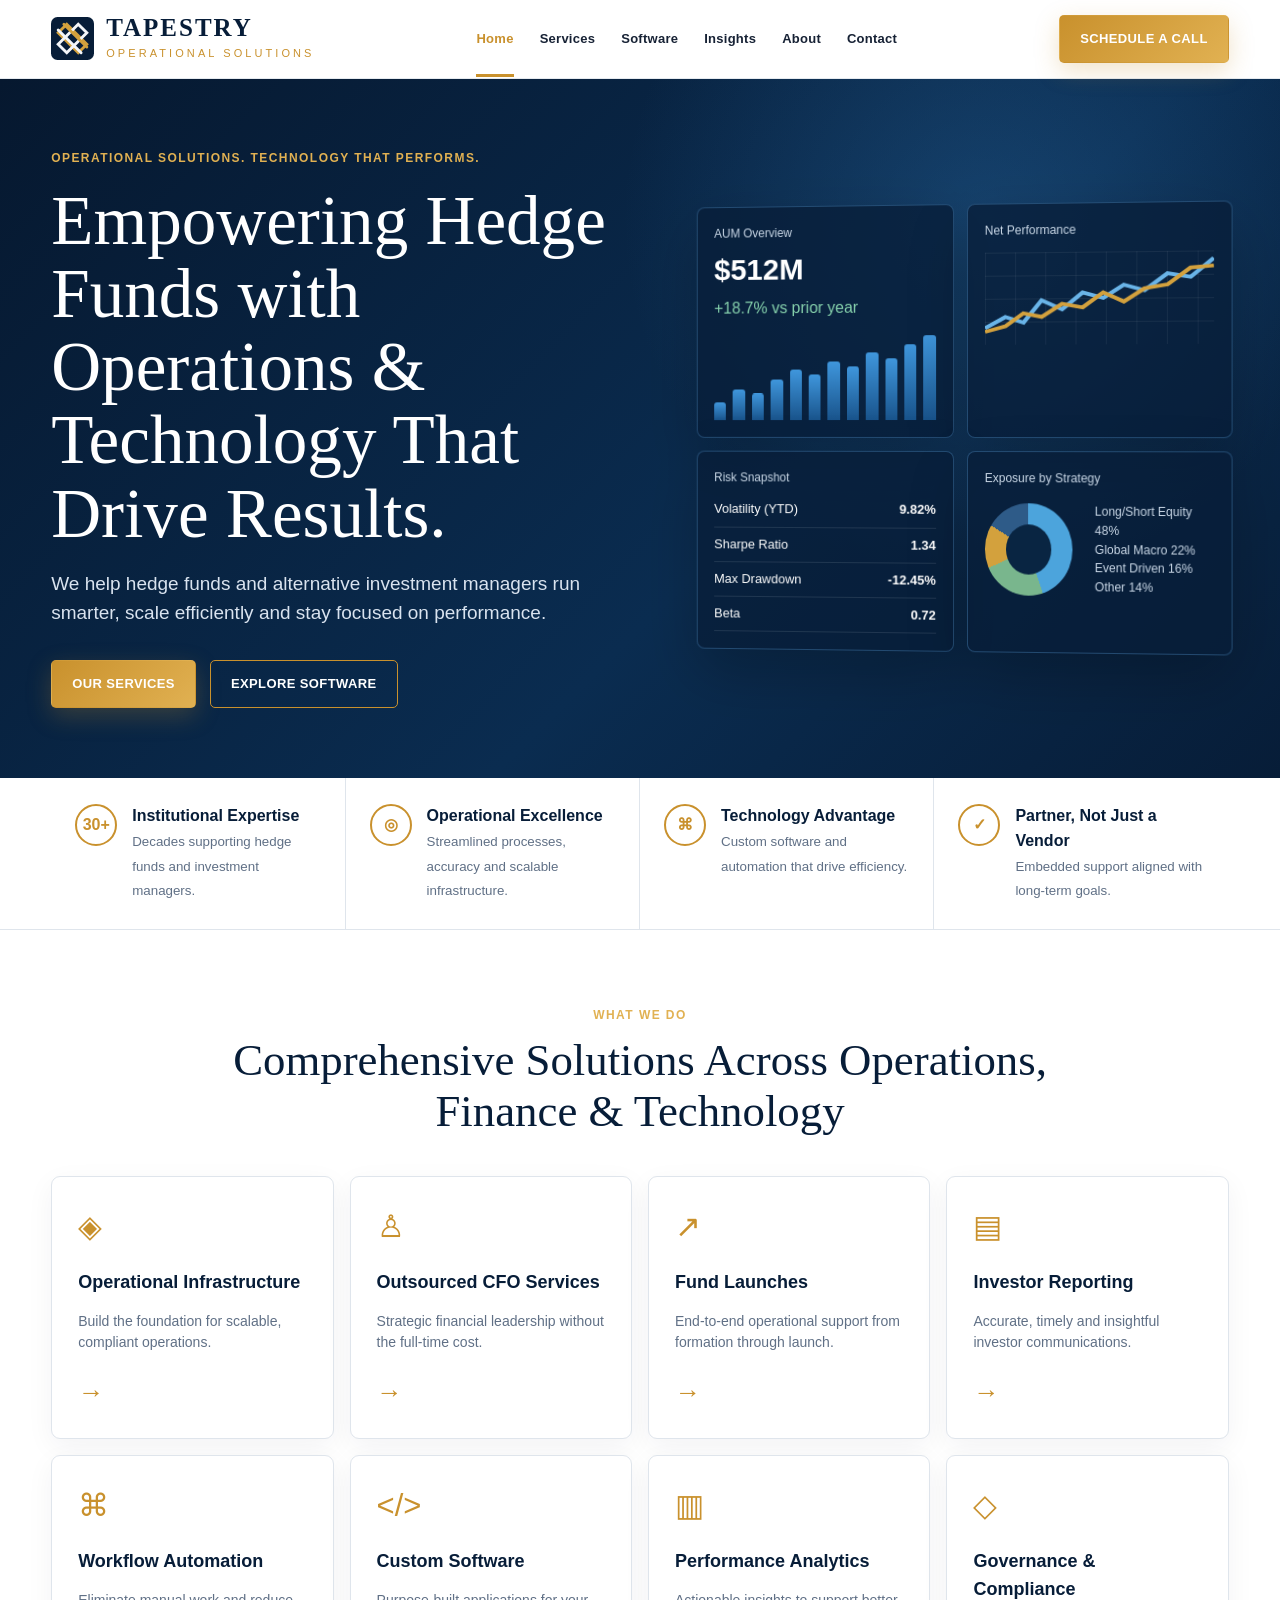
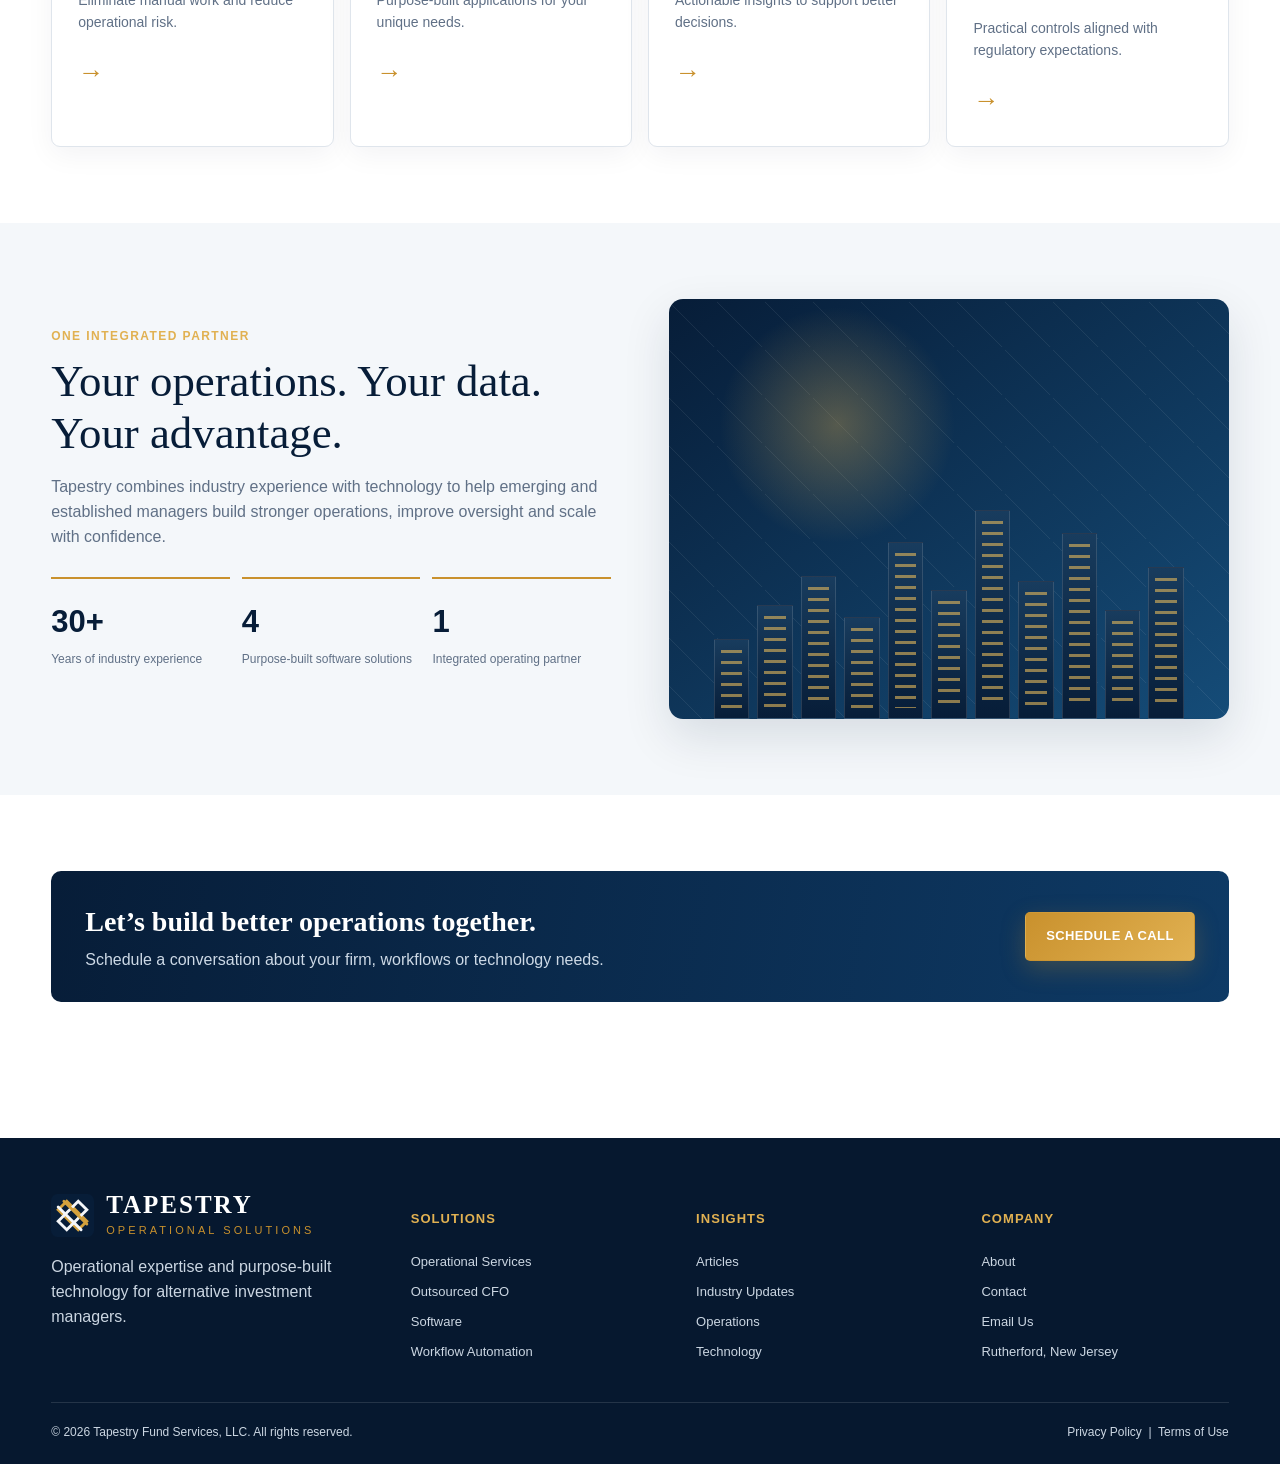
==== index.html @ 16eb0999 "Add files via upload" ====
<!doctype html><html lang="en"><head><meta charset="utf-8"><meta name="viewport" content="width=device-width,initial-scale=1"><meta name="description" content="Operational solutions and technology for alternative investment managers."><title>Home | Tapestry</title><link rel="icon" href="assets/images/tapestry-mark.svg"><link rel="stylesheet" href="assets/css/styles.css"></head><body><header class="site-header"><div class="container navbar">
<a class="brand" href="index.html"><img src="assets/images/tapestry-mark.svg" alt="Tapestry"><span class="brand-copy"><strong>TAPESTRY</strong><span>OPERATIONAL SOLUTIONS</span></span></a>
<nav class="nav-links" aria-label="Primary"><a href="index.html" class="active">Home</a><a href="services.html" class="">Services</a><a href="software.html" class="">Software</a><a href="insights.html" class="">Insights</a><a href="about.html" class="">About</a><a href="contact.html" class="">Contact</a></nav><button class="menu-btn" aria-label="Open menu" aria-expanded="false">☰</button><a class="btn btn-primary" href="contact.html">SCHEDULE A CALL</a></div></header><main><section class="hero"><div class="container hero-grid"><div><div class="eyebrow">Operational solutions. Technology that performs.</div><h1>Empowering Hedge Funds with Operations & Technology That Drive Results.</h1><p>We help hedge funds and alternative investment managers run smarter, scale efficiently and stay focused on performance.</p><div class="hero-actions"><a class="btn btn-primary" href="services.html">OUR SERVICES</a><a class="btn btn-outline" href="software.html">EXPLORE SOFTWARE</a></div></div>
<div class="dashboard"><div class="dash-card"><div class="dash-title">AUM Overview</div><div class="metric">$512M</div><div class="positive">+18.7% vs prior year</div><div class="bars"><i style="height:20%"></i><i style="height:35%"></i><i style="height:31%"></i><i style="height:46%"></i><i style="height:58%"></i><i style="height:52%"></i><i style="height:67%"></i><i style="height:61%"></i><i style="height:77%"></i><i style="height:70%"></i><i style="height:86%"></i><i style="height:96%"></i></div></div><div class="dash-card"><div class="dash-title">Net Performance</div><div class="linechart"><svg viewBox="0 0 100 50" preserveAspectRatio="none"><polyline fill="none" stroke="#69b4e8" stroke-width="2" points="0,41 9,35 17,38 25,26 34,31 43,22 52,25 61,18 70,21 80,12 90,14 100,4"/><polyline fill="none" stroke="#d3a13d" stroke-width="2" points="0,43 9,40 17,33 25,35 34,28 43,30 52,22 61,27 70,20 80,18 90,9 100,8"/></svg></div></div><div class="dash-card"><div class="dash-title">Risk Snapshot</div><ul class="risk-list"><li><span>Volatility (YTD)</span><b>9.82%</b></li><li><span>Sharpe Ratio</span><b>1.34</b></li><li><span>Max Drawdown</span><b>-12.45%</b></li><li><span>Beta</span><b>0.72</b></li></ul></div><div class="dash-card"><div class="dash-title">Exposure by Strategy</div><div class="donut-wrap"><div class="donut"></div><div class="legend">Long/Short Equity 48%<br>Global Macro 22%<br>Event Driven 16%<br>Other 14%</div></div></div></div></div></section>
<section class="trust-strip"><div class="container trust-grid"><div class="trust-item"><span class="icon">30+</span><div><strong>Institutional Expertise</strong><small>Decades supporting hedge funds and investment managers.</small></div></div><div class="trust-item"><span class="icon">◎</span><div><strong>Operational Excellence</strong><small>Streamlined processes, accuracy and scalable infrastructure.</small></div></div><div class="trust-item"><span class="icon">⌘</span><div><strong>Technology Advantage</strong><small>Custom software and automation that drive efficiency.</small></div></div><div class="trust-item"><span class="icon">✓</span><div><strong>Partner, Not Just a Vendor</strong><small>Embedded support aligned with long-term goals.</small></div></div></div></section>
<section class="section"><div class="container"><div class="section-head"><div class="eyebrow">What we do</div><h2>Comprehensive Solutions Across Operations, Finance & Technology</h2></div><div class="cards">
<a class="card" href="services.html"><div class="card-icon">◈</div><h3>Operational Infrastructure</h3><p>Build the foundation for scalable, compliant operations.</p><span class="arrow">→</span></a><a class="card" href="services.html"><div class="card-icon">♙</div><h3>Outsourced CFO Services</h3><p>Strategic financial leadership without the full-time cost.</p><span class="arrow">→</span></a><a class="card" href="services.html"><div class="card-icon">↗</div><h3>Fund Launches</h3><p>End-to-end operational support from formation through launch.</p><span class="arrow">→</span></a><a class="card" href="services.html"><div class="card-icon">▤</div><h3>Investor Reporting</h3><p>Accurate, timely and insightful investor communications.</p><span class="arrow">→</span></a><a class="card" href="services.html"><div class="card-icon">⌘</div><h3>Workflow Automation</h3><p>Eliminate manual work and reduce operational risk.</p><span class="arrow">→</span></a><a class="card" href="software.html"><div class="card-icon">&lt;/&gt;</div><h3>Custom Software</h3><p>Purpose-built applications for your unique needs.</p><span class="arrow">→</span></a><a class="card" href="tapestry-fund-analytics.html"><div class="card-icon">▥</div><h3>Performance Analytics</h3><p>Actionable insights to support better decisions.</p><span class="arrow">→</span></a><a class="card" href="services.html"><div class="card-icon">◇</div><h3>Governance & Compliance</h3><p>Practical controls aligned with regulatory expectations.</p><span class="arrow">→</span></a></div></div></section>
<section class="section soft"><div class="container"><div class="split"><div class="split-copy"><div class="eyebrow">One integrated partner</div><h2>Your operations. Your data. Your advantage.</h2><p>Tapestry combines industry experience with technology to help emerging and established managers build stronger operations, improve oversight and scale with confidence.</p><div class="stats"><div class="stat"><strong>30+</strong><span>Years of industry experience</span></div><div class="stat"><strong>4</strong><span>Purpose-built software solutions</span></div><div class="stat"><strong>1</strong><span>Integrated operating partner</span></div></div></div><div class="visual-panel"><div class="city"><i style="height:35%"></i><i style="height:50%"></i><i style="height:63%"></i><i style="height:45%"></i><i style="height:78%"></i><i style="height:57%"></i><i style="height:92%"></i><i style="height:61%"></i><i style="height:82%"></i><i style="height:48%"></i><i style="height:67%"></i></div></div></div></div></section>
<section class="section"><div class="container"><div class="cta-band"><div><h3>Let’s build better operations together.</h3><p>Schedule a conversation about your firm, workflows or technology needs.</p></div><a class="btn btn-primary" href="contact.html">SCHEDULE A CALL</a></div></div></section></main><footer class="footer"><div class="container"><div class="footer-grid">
<div class="footer-brand"><a class="brand" href="index.html"><img src="assets/images/tapestry-mark.svg" alt=""><span class="brand-copy"><strong>TAPESTRY</strong><span>OPERATIONAL SOLUTIONS</span></span></a><p>Operational expertise and purpose-built technology for alternative investment managers.</p></div>
<div><h4>Solutions</h4><ul><li><a href="services.html">Operational Services</a></li><li><a href="services.html">Outsourced CFO</a></li><li><a href="software.html">Software</a></li><li><a href="services.html">Workflow Automation</a></li></ul></div>
<div><h4>Insights</h4><ul><li><a href="insights.html">Articles</a></li><li><a href="insights.html">Industry Updates</a></li><li><a href="insights.html">Operations</a></li><li><a href="insights.html">Technology</a></li></ul></div>
<div><h4>Company</h4><ul><li><a href="about.html">About</a></li><li><a href="contact.html">Contact</a></li><li><a href="mailto:info@tapestryfundservices.com">Email Us</a></li><li>Rutherford, New Jersey</li></ul></div></div>
<div class="copyright"><span>© <span data-year></span> Tapestry Fund Services, LLC. All rights reserved.</span><span>Privacy Policy &nbsp;|&nbsp; Terms of Use</span></div></div></footer><script src="assets/js/script.js"></script></body></html>
---- assets/css/styles.css ----
:root{
  --navy:#071d38; --navy2:#0b2c50; --gold:#c9912d; --gold2:#e1b152;
  --ink:#172235; --muted:#607086; --line:#dfe5ec; --soft:#f4f7fa; --white:#fff;
  --shadow:0 18px 48px rgba(7,29,56,.12); --radius:18px;
}
*{box-sizing:border-box} html{scroll-behavior:smooth} body{margin:0;font-family:Inter,Segoe UI,Arial,sans-serif;color:var(--ink);background:#fff;line-height:1.55}
a{color:inherit;text-decoration:none} img{max-width:100%;display:block}.container{width:min(1180px,92vw);margin:auto}
.site-header{position:sticky;top:0;z-index:50;background:rgba(255,255,255,.96);backdrop-filter:blur(12px);border-bottom:1px solid rgba(223,229,236,.8)}
.navbar{height:78px;display:flex;align-items:center;justify-content:space-between;gap:28px}.brand{display:flex;align-items:center;gap:12px}.brand img{width:43px;height:43px}.brand-copy strong{display:block;font-family:Georgia,serif;font-size:25px;letter-spacing:.08em;color:var(--navy);line-height:1}.brand-copy span{display:block;color:var(--gold);font-size:11px;letter-spacing:.28em;margin-top:5px}
.nav-links{display:flex;align-items:center;gap:26px;font-size:13px;font-weight:700;letter-spacing:.02em}.nav-links a{padding:28px 0 24px;border-bottom:3px solid transparent}.nav-links a:hover,.nav-links a.active{color:var(--gold);border-color:var(--gold)}
.btn{display:inline-flex;align-items:center;justify-content:center;padding:13px 20px;border-radius:5px;font-weight:800;font-size:13px;letter-spacing:.03em;border:1px solid transparent;cursor:pointer;transition:.2s}.btn-primary{background:linear-gradient(135deg,var(--gold),var(--gold2));color:#fff;box-shadow:0 8px 24px rgba(201,145,45,.25)}.btn-primary:hover{transform:translateY(-1px)}.btn-outline{border-color:var(--gold);color:#fff;background:transparent}.btn-dark{background:var(--navy);color:#fff}.menu-btn{display:none;background:none;border:0;font-size:24px;color:var(--navy)}
.hero{background:radial-gradient(circle at 77% 20%,rgba(43,108,166,.34),transparent 32%),linear-gradient(135deg,#06182f 0%,#0a2c50 60%,#071d38 100%);color:#fff;overflow:hidden}.hero-grid{min-height:530px;display:grid;grid-template-columns:1.05fr .95fr;gap:48px;align-items:center;padding:70px 0}.eyebrow{color:var(--gold2);font-weight:800;font-size:12px;letter-spacing:.12em;text-transform:uppercase}.hero h1,.page-hero h1{font-family:Georgia,serif;font-weight:500;line-height:1.06;margin:16px 0 18px}.hero h1{font-size:clamp(45px,5.4vw,76px)}.hero p{font-size:19px;color:#d9e3ef;max-width:680px}.hero-actions{display:flex;gap:14px;margin-top:32px;flex-wrap:wrap}
.dashboard{display:grid;grid-template-columns:1fr 1fr;gap:13px;transform:perspective(1200px) rotateY(-4deg)}.dash-card{background:rgba(7,29,56,.78);border:1px solid rgba(90,157,218,.34);border-radius:8px;padding:17px;min-height:160px;box-shadow:0 24px 60px rgba(0,0,0,.22)}.dash-title{font-size:12px;color:#c9d7e6}.metric{font-size:30px;font-weight:700;margin:4px 0}.positive{color:#87d3ad}.bars{height:88px;display:flex;align-items:end;gap:7px;margin-top:12px}.bars i{display:block;flex:1;background:linear-gradient(#3f96dc,#19548c);border-radius:3px 3px 0 0}.linechart{height:92px;margin-top:12px;position:relative;background:linear-gradient(rgba(255,255,255,.06) 1px,transparent 1px),linear-gradient(90deg,rgba(255,255,255,.05) 1px,transparent 1px);background-size:100% 23px,30px 100%;overflow:hidden}.linechart svg{position:absolute;inset:0;width:100%;height:100%}.donut{width:92px;height:92px;border-radius:50%;background:conic-gradient(#4ca4dc 0 45%,#79b68d 45% 68%,#d3a13d 68% 84%,#2e5b88 84%);position:relative}.donut:after{content:"";position:absolute;inset:21px;border-radius:50%;background:#092542}.donut-wrap{display:flex;align-items:center;gap:22px;margin-top:15px}.legend{font-size:12px;color:#c9d7e6}.risk-list{list-style:none;padding:6px 0 0;margin:0}.risk-list li{display:flex;justify-content:space-between;padding:7px 0;border-bottom:1px solid rgba(255,255,255,.1);font-size:13px}
.trust-strip{border-bottom:1px solid var(--line);background:#fff}.trust-grid{display:grid;grid-template-columns:repeat(4,1fr)}.trust-item{padding:26px 24px;display:flex;gap:15px;border-right:1px solid var(--line)}.trust-item:last-child{border-right:0}.icon{width:42px;height:42px;border:2px solid var(--gold);border-radius:50%;display:grid;place-items:center;color:var(--gold);font-weight:800;flex:none}.trust-item strong{display:block;color:var(--navy)}.trust-item small{color:var(--muted)}
.section{padding:76px 0}.section.soft{background:var(--soft)}.section-head{text-align:center;max-width:830px;margin:0 auto 38px}.section-head h2,.split-copy h2{font-family:Georgia,serif;font-weight:500;color:var(--navy);font-size:clamp(32px,3.5vw,48px);line-height:1.15;margin:10px 0}.section-head p,.split-copy p{color:var(--muted)}
.cards{display:grid;grid-template-columns:repeat(4,1fr);gap:16px}.card{background:#fff;border:1px solid var(--line);border-radius:9px;padding:26px;min-height:235px;box-shadow:0 8px 28px rgba(7,29,56,.05);transition:.2s}.card:hover{transform:translateY(-4px);box-shadow:var(--shadow)}.card h3{color:var(--navy);font-size:18px;margin:18px 0 8px}.card p{font-size:14px;color:var(--muted)}.card .arrow{display:block;color:var(--gold);font-size:26px;margin-top:18px}.card-icon{font-size:31px;color:var(--gold)}
.cta-band{background:linear-gradient(100deg,#071d38,#0e3a65);color:#fff;border-radius:10px;padding:29px 34px;display:flex;align-items:center;justify-content:space-between;gap:28px}.cta-band h3{margin:0 0 5px;font-family:Georgia,serif;font-size:28px}.cta-band p{margin:0;color:#cdd9e6}
.page-hero{background:linear-gradient(135deg,#f7f9fb,#eef3f7);border-bottom:1px solid var(--line);padding:76px 0}.page-hero h1{font-size:58px;color:var(--navy)}.page-hero p{font-size:19px;color:var(--muted);max-width:720px}
.service-list{max-width:920px;margin:auto;border:1px solid var(--line);border-radius:10px;overflow:hidden;background:#fff}.service-row{display:grid;grid-template-columns:54px 1fr 30px;gap:18px;align-items:center;padding:24px 26px;border-bottom:1px solid var(--line)}.service-row:last-child{border-bottom:0}.service-row h3{margin:0;color:var(--navy)}.service-row p{margin:3px 0 0;color:var(--muted)}.service-row .row-arrow{font-size:24px;color:var(--gold)}
.product-grid{display:grid;grid-template-columns:repeat(2,1fr);gap:24px}.product-card{display:grid;grid-template-columns:.85fr 1.15fr;border:1px solid var(--line);border-radius:12px;overflow:hidden;background:#fff;box-shadow:0 12px 34px rgba(7,29,56,.07)}.product-visual{background:linear-gradient(145deg,#071d38,#174f7c);padding:24px;display:flex;align-items:center;justify-content:center}.mini-dashboard{width:100%;background:#092541;border:1px solid rgba(255,255,255,.17);padding:15px;border-radius:8px;color:#fff}.mini-dashboard .mini-bars{height:95px;display:flex;align-items:end;gap:7px}.mini-bars i{flex:1;background:linear-gradient(#d8a33f,#76b587);border-radius:2px 2px 0 0}.product-copy{padding:28px}.product-copy h3{font-size:25px;color:var(--navy);margin:0 0 8px}.product-copy p{color:var(--muted)}.product-copy ul{padding-left:18px;color:var(--muted);font-size:14px}.product-copy li{margin:6px 0}
.split{display:grid;grid-template-columns:1fr 1fr;gap:58px;align-items:center}.stats{display:grid;grid-template-columns:repeat(3,1fr);gap:12px;margin-top:28px}.stat{padding:19px 0;border-top:2px solid var(--gold)}.stat strong{display:block;font-size:31px;color:var(--navy)}.stat span{font-size:12px;color:var(--muted)}.visual-panel{min-height:420px;border-radius:14px;background:linear-gradient(145deg,#071d38,#154c78);box-shadow:var(--shadow);position:relative;overflow:hidden}.visual-panel:before{content:"";position:absolute;inset:0;background:radial-gradient(circle at 30% 30%,rgba(225,177,82,.35),transparent 24%),linear-gradient(45deg,transparent 46%,rgba(255,255,255,.08) 47%,transparent 48%);background-size:auto,48px 48px}.visual-panel .city{position:absolute;left:8%;right:8%;bottom:0;height:54%;display:flex;gap:8px;align-items:end}.city i{display:block;flex:1;background:linear-gradient(#183c5e,#071d38);border:1px solid rgba(255,255,255,.13);position:relative}.city i:after{content:"";position:absolute;inset:10px 6px;background:repeating-linear-gradient(#e4b85a 0 3px,transparent 3px 11px);opacity:.6}
.insights-layout{display:grid;grid-template-columns:1fr 310px;gap:45px}.article-list{display:grid;gap:20px}.article-card{display:grid;grid-template-columns:180px 1fr;border:1px solid var(--line);border-radius:10px;overflow:hidden;background:#fff}.article-thumb{background:linear-gradient(135deg,#0d3b65,#d2a04a);min-height:150px}.article-copy{padding:22px}.article-copy .meta{color:var(--gold);font-size:12px;text-transform:uppercase;letter-spacing:.08em}.article-copy h3{margin:7px 0;color:var(--navy)}.article-copy p{margin:0;color:var(--muted);font-size:14px}.sidebar-box{border:1px solid var(--line);border-radius:10px;padding:24px;margin-bottom:20px}.sidebar-box h3{margin-top:0;color:var(--navy)}.topic-list{list-style:none;padding:0;margin:0}.topic-list li{padding:9px 0;border-bottom:1px solid var(--line);color:var(--muted)}
.contact-grid{display:grid;grid-template-columns:.8fr 1.2fr;gap:55px}.contact-list{list-style:none;padding:0}.contact-list li{padding:12px 0;color:var(--muted)}.contact-form{border:1px solid var(--line);border-radius:12px;padding:30px;background:#fff;box-shadow:0 12px 34px rgba(7,29,56,.06)}.form-grid{display:grid;grid-template-columns:1fr 1fr;gap:18px}.field{display:flex;flex-direction:column;gap:7px}.field.full{grid-column:1/-1}.field label{font-weight:700;font-size:13px}.field input,.field textarea,.field select{font:inherit;border:1px solid #cfd7e1;border-radius:5px;padding:12px 13px}.field textarea{min-height:150px;resize:vertical}
.product-hero{display:grid;grid-template-columns:1fr 1fr;gap:55px;align-items:center}.feature-list{list-style:none;padding:0}.feature-list li{padding:8px 0;color:var(--muted)}.feature-list li:before{content:"✓";color:var(--gold);font-weight:900;margin-right:10px}.laptop{background:#e8edf2;border:11px solid #1b2530;border-bottom-width:24px;border-radius:14px 14px 7px 7px;padding:8px;box-shadow:var(--shadow)}.screen{background:#fff;min-height:260px;padding:12px}.screen-top{height:20px;background:#edf1f5;margin-bottom:12px}.screen-grid{display:grid;grid-template-columns:1fr 1fr;gap:9px}.screen-box{height:96px;background:linear-gradient(145deg,#f5f7f9,#e7eef4);border:1px solid #d8e0e8;position:relative}.screen-box:after{content:"";position:absolute;left:11px;right:11px;bottom:14px;height:45px;background:linear-gradient(160deg,transparent 43%,#2d6f9c 45% 48%,transparent 50%),linear-gradient(20deg,transparent 45%,#c9912d 47% 50%,transparent 52%)}
.footer{background:#06182f;color:#cbd6e2;padding:54px 0 22px;margin-top:60px}.footer-grid{display:grid;grid-template-columns:1.3fr repeat(3,1fr);gap:38px}.footer h4{color:var(--gold2);font-size:13px;text-transform:uppercase;letter-spacing:.08em}.footer ul{list-style:none;padding:0;margin:0}.footer li{padding:5px 0;font-size:13px}.footer-brand .brand-copy strong{color:#fff}.copyright{border-top:1px solid rgba(255,255,255,.12);margin-top:35px;padding-top:20px;font-size:12px;display:flex;justify-content:space-between;gap:20px}
@media(max-width:960px){.nav-links{display:none;position:absolute;top:78px;left:0;right:0;background:#fff;flex-direction:column;align-items:flex-start;padding:20px 5vw;box-shadow:var(--shadow)}.nav-links.open{display:flex}.nav-links a{padding:8px 0}.menu-btn{display:block}.navbar>.btn{display:none}.hero-grid,.split,.contact-grid,.product-hero{grid-template-columns:1fr}.dashboard{transform:none}.cards{grid-template-columns:repeat(2,1fr)}.trust-grid{grid-template-columns:repeat(2,1fr)}.product-grid{grid-template-columns:1fr}.insights-layout{grid-template-columns:1fr}.footer-grid{grid-template-columns:1fr 1fr}.hero-grid{padding:55px 0}.page-hero h1{font-size:46px}}
@media(max-width:620px){.brand-copy strong{font-size:19px}.brand-copy span{font-size:8px}.dashboard{grid-template-columns:1fr}.cards,.trust-grid,.stats,.form-grid{grid-template-columns:1fr}.product-card{grid-template-columns:1fr}.article-card{grid-template-columns:1fr}.article-thumb{min-height:120px}.footer-grid{grid-template-columns:1fr}.copyright{flex-direction:column}.cta-band{align-items:flex-start;flex-direction:column}.hero h1{font-size:43px}.page-hero{padding:55px 0}.page-hero h1{font-size:39px}}
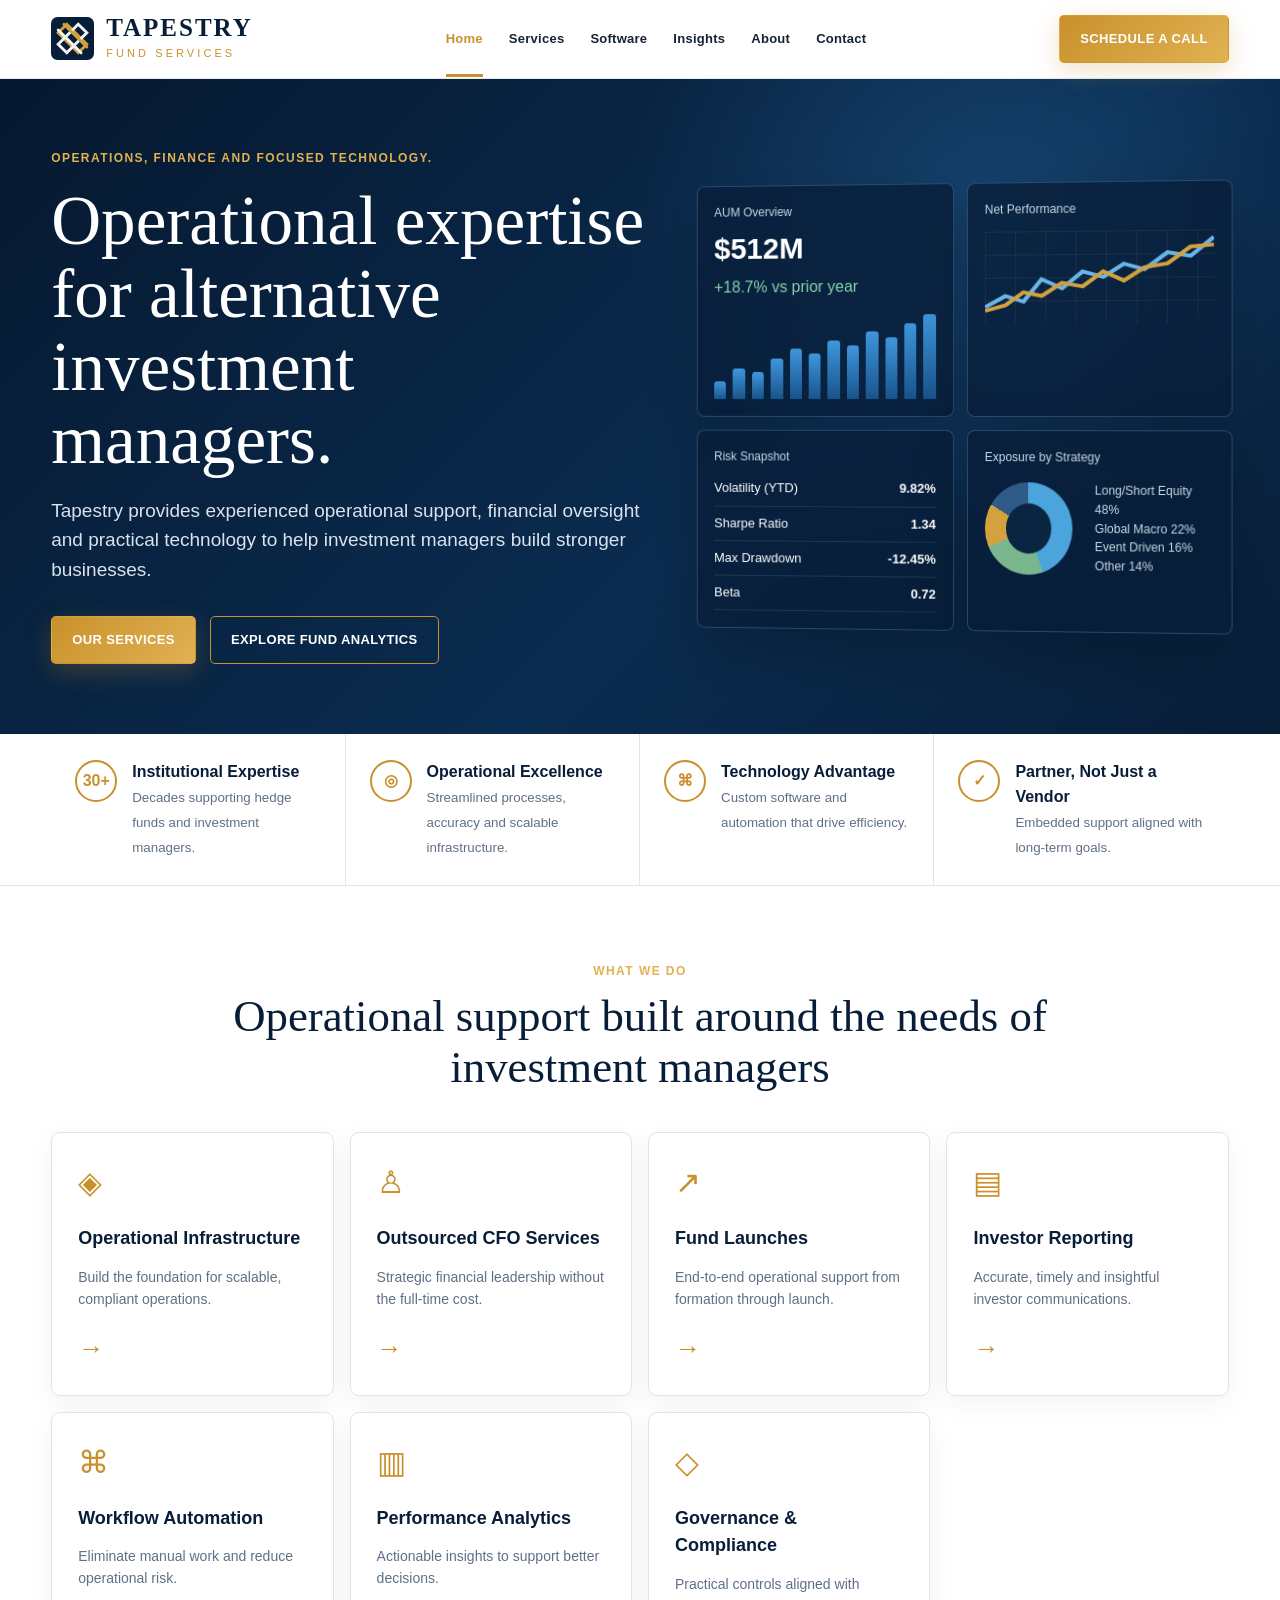
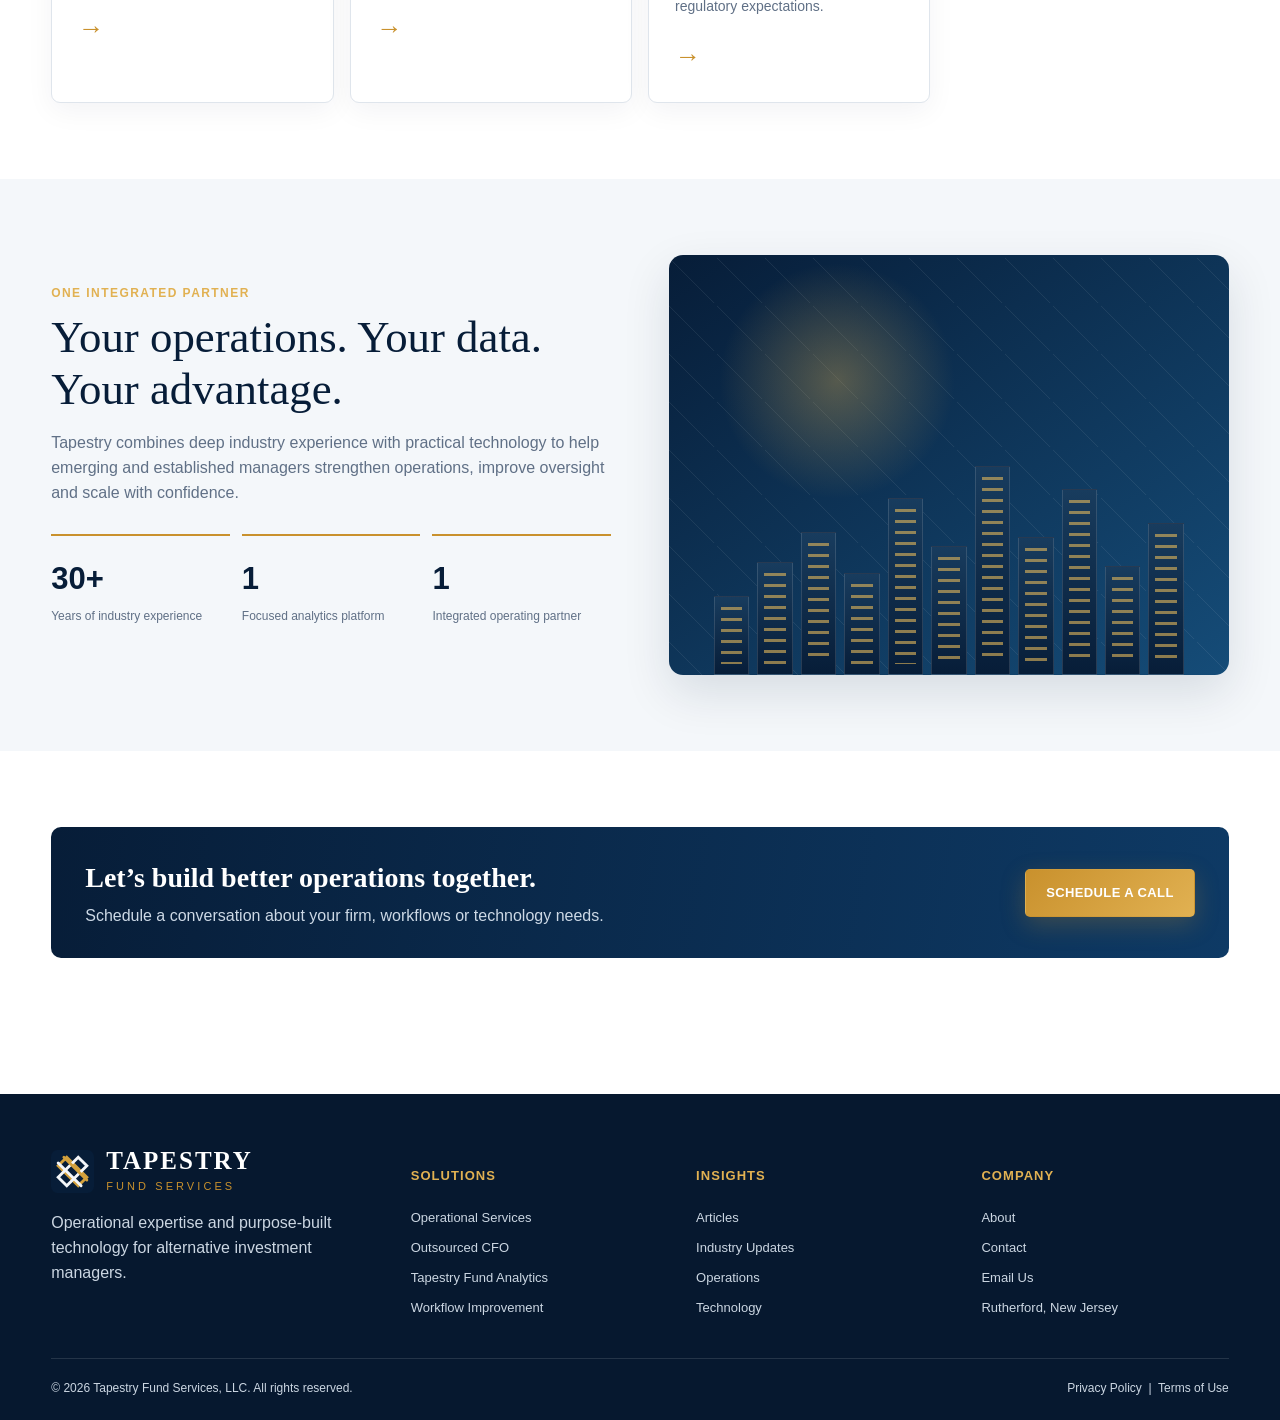
==== commit d5721714: "Add files via upload" ====
--- a/index.html
+++ b/index.html
@@ -1,14 +1,14 @@
 <!doctype html><html lang="en"><head><meta charset="utf-8"><meta name="viewport" content="width=device-width,initial-scale=1"><meta name="description" content="Operational solutions and technology for alternative investment managers."><title>Home | Tapestry</title><link rel="icon" href="assets/images/tapestry-mark.svg"><link rel="stylesheet" href="assets/css/styles.css"></head><body><header class="site-header"><div class="container navbar">
-<a class="brand" href="index.html"><img src="assets/images/tapestry-mark.svg" alt="Tapestry"><span class="brand-copy"><strong>TAPESTRY</strong><span>OPERATIONAL SOLUTIONS</span></span></a>
-<nav class="nav-links" aria-label="Primary"><a href="index.html" class="active">Home</a><a href="services.html" class="">Services</a><a href="software.html" class="">Software</a><a href="insights.html" class="">Insights</a><a href="about.html" class="">About</a><a href="contact.html" class="">Contact</a></nav><button class="menu-btn" aria-label="Open menu" aria-expanded="false">☰</button><a class="btn btn-primary" href="contact.html">SCHEDULE A CALL</a></div></header><main><section class="hero"><div class="container hero-grid"><div><div class="eyebrow">Operational solutions. Technology that performs.</div><h1>Empowering Hedge Funds with Operations & Technology That Drive Results.</h1><p>We help hedge funds and alternative investment managers run smarter, scale efficiently and stay focused on performance.</p><div class="hero-actions"><a class="btn btn-primary" href="services.html">OUR SERVICES</a><a class="btn btn-outline" href="software.html">EXPLORE SOFTWARE</a></div></div>
+<a class="brand" href="index.html"><img src="assets/images/tapestry-mark.svg" alt="Tapestry"><span class="brand-copy"><strong>TAPESTRY</strong><span>FUND SERVICES</span></span></a>
+<nav class="nav-links" aria-label="Primary"><a href="index.html" class="active">Home</a><a href="services.html" class="">Services</a><a href="software.html" class="">Software</a><a href="insights.html" class="">Insights</a><a href="about.html" class="">About</a><a href="contact.html" class="">Contact</a></nav><button class="menu-btn" aria-label="Open menu" aria-expanded="false">☰</button><a class="btn btn-primary" href="contact.html">SCHEDULE A CALL</a></div></header><main><section class="hero"><div class="container hero-grid"><div><div class="eyebrow">Operations, finance and focused technology.</div><h1>Operational expertise for alternative investment managers.</h1><p>Tapestry provides experienced operational support, financial oversight and practical technology to help investment managers build stronger businesses.</p><div class="hero-actions"><a class="btn btn-primary" href="services.html">OUR SERVICES</a><a class="btn btn-outline" href="software.html">EXPLORE FUND ANALYTICS</a></div></div>
 <div class="dashboard"><div class="dash-card"><div class="dash-title">AUM Overview</div><div class="metric">$512M</div><div class="positive">+18.7% vs prior year</div><div class="bars"><i style="height:20%"></i><i style="height:35%"></i><i style="height:31%"></i><i style="height:46%"></i><i style="height:58%"></i><i style="height:52%"></i><i style="height:67%"></i><i style="height:61%"></i><i style="height:77%"></i><i style="height:70%"></i><i style="height:86%"></i><i style="height:96%"></i></div></div><div class="dash-card"><div class="dash-title">Net Performance</div><div class="linechart"><svg viewBox="0 0 100 50" preserveAspectRatio="none"><polyline fill="none" stroke="#69b4e8" stroke-width="2" points="0,41 9,35 17,38 25,26 34,31 43,22 52,25 61,18 70,21 80,12 90,14 100,4"/><polyline fill="none" stroke="#d3a13d" stroke-width="2" points="0,43 9,40 17,33 25,35 34,28 43,30 52,22 61,27 70,20 80,18 90,9 100,8"/></svg></div></div><div class="dash-card"><div class="dash-title">Risk Snapshot</div><ul class="risk-list"><li><span>Volatility (YTD)</span><b>9.82%</b></li><li><span>Sharpe Ratio</span><b>1.34</b></li><li><span>Max Drawdown</span><b>-12.45%</b></li><li><span>Beta</span><b>0.72</b></li></ul></div><div class="dash-card"><div class="dash-title">Exposure by Strategy</div><div class="donut-wrap"><div class="donut"></div><div class="legend">Long/Short Equity 48%<br>Global Macro 22%<br>Event Driven 16%<br>Other 14%</div></div></div></div></div></section>
 <section class="trust-strip"><div class="container trust-grid"><div class="trust-item"><span class="icon">30+</span><div><strong>Institutional Expertise</strong><small>Decades supporting hedge funds and investment managers.</small></div></div><div class="trust-item"><span class="icon">◎</span><div><strong>Operational Excellence</strong><small>Streamlined processes, accuracy and scalable infrastructure.</small></div></div><div class="trust-item"><span class="icon">⌘</span><div><strong>Technology Advantage</strong><small>Custom software and automation that drive efficiency.</small></div></div><div class="trust-item"><span class="icon">✓</span><div><strong>Partner, Not Just a Vendor</strong><small>Embedded support aligned with long-term goals.</small></div></div></div></section>
-<section class="section"><div class="container"><div class="section-head"><div class="eyebrow">What we do</div><h2>Comprehensive Solutions Across Operations, Finance & Technology</h2></div><div class="cards">
-<a class="card" href="services.html"><div class="card-icon">◈</div><h3>Operational Infrastructure</h3><p>Build the foundation for scalable, compliant operations.</p><span class="arrow">→</span></a><a class="card" href="services.html"><div class="card-icon">♙</div><h3>Outsourced CFO Services</h3><p>Strategic financial leadership without the full-time cost.</p><span class="arrow">→</span></a><a class="card" href="services.html"><div class="card-icon">↗</div><h3>Fund Launches</h3><p>End-to-end operational support from formation through launch.</p><span class="arrow">→</span></a><a class="card" href="services.html"><div class="card-icon">▤</div><h3>Investor Reporting</h3><p>Accurate, timely and insightful investor communications.</p><span class="arrow">→</span></a><a class="card" href="services.html"><div class="card-icon">⌘</div><h3>Workflow Automation</h3><p>Eliminate manual work and reduce operational risk.</p><span class="arrow">→</span></a><a class="card" href="software.html"><div class="card-icon">&lt;/&gt;</div><h3>Custom Software</h3><p>Purpose-built applications for your unique needs.</p><span class="arrow">→</span></a><a class="card" href="tapestry-fund-analytics.html"><div class="card-icon">▥</div><h3>Performance Analytics</h3><p>Actionable insights to support better decisions.</p><span class="arrow">→</span></a><a class="card" href="services.html"><div class="card-icon">◇</div><h3>Governance & Compliance</h3><p>Practical controls aligned with regulatory expectations.</p><span class="arrow">→</span></a></div></div></section>
-<section class="section soft"><div class="container"><div class="split"><div class="split-copy"><div class="eyebrow">One integrated partner</div><h2>Your operations. Your data. Your advantage.</h2><p>Tapestry combines industry experience with technology to help emerging and established managers build stronger operations, improve oversight and scale with confidence.</p><div class="stats"><div class="stat"><strong>30+</strong><span>Years of industry experience</span></div><div class="stat"><strong>4</strong><span>Purpose-built software solutions</span></div><div class="stat"><strong>1</strong><span>Integrated operating partner</span></div></div></div><div class="visual-panel"><div class="city"><i style="height:35%"></i><i style="height:50%"></i><i style="height:63%"></i><i style="height:45%"></i><i style="height:78%"></i><i style="height:57%"></i><i style="height:92%"></i><i style="height:61%"></i><i style="height:82%"></i><i style="height:48%"></i><i style="height:67%"></i></div></div></div></div></section>
+<section class="section"><div class="container"><div class="section-head"><div class="eyebrow">What we do</div><h2>Operational support built around the needs of investment managers</h2></div><div class="cards">
+<a class="card" href="services.html"><div class="card-icon">◈</div><h3>Operational Infrastructure</h3><p>Build the foundation for scalable, compliant operations.</p><span class="arrow">→</span></a><a class="card" href="services.html"><div class="card-icon">♙</div><h3>Outsourced CFO Services</h3><p>Strategic financial leadership without the full-time cost.</p><span class="arrow">→</span></a><a class="card" href="services.html"><div class="card-icon">↗</div><h3>Fund Launches</h3><p>End-to-end operational support from formation through launch.</p><span class="arrow">→</span></a><a class="card" href="services.html"><div class="card-icon">▤</div><h3>Investor Reporting</h3><p>Accurate, timely and insightful investor communications.</p><span class="arrow">→</span></a><a class="card" href="services.html"><div class="card-icon">⌘</div><h3>Workflow Automation</h3><p>Eliminate manual work and reduce operational risk.</p><span class="arrow">→</span></a><a class="card" href="tapestry-fund-analytics.html"><div class="card-icon">▥</div><h3>Performance Analytics</h3><p>Actionable insights to support better decisions.</p><span class="arrow">→</span></a><a class="card" href="services.html"><div class="card-icon">◇</div><h3>Governance & Compliance</h3><p>Practical controls aligned with regulatory expectations.</p><span class="arrow">→</span></a></div></div></section>
+<section class="section soft"><div class="container"><div class="split"><div class="split-copy"><div class="eyebrow">One integrated partner</div><h2>Your operations. Your data. Your advantage.</h2><p>Tapestry combines deep industry experience with practical technology to help emerging and established managers strengthen operations, improve oversight and scale with confidence.</p><div class="stats"><div class="stat"><strong>30+</strong><span>Years of industry experience</span></div><div class="stat"><strong>1</strong><span>Focused analytics platform</span></div><div class="stat"><strong>1</strong><span>Integrated operating partner</span></div></div></div><div class="visual-panel"><div class="city"><i style="height:35%"></i><i style="height:50%"></i><i style="height:63%"></i><i style="height:45%"></i><i style="height:78%"></i><i style="height:57%"></i><i style="height:92%"></i><i style="height:61%"></i><i style="height:82%"></i><i style="height:48%"></i><i style="height:67%"></i></div></div></div></div></section>
 <section class="section"><div class="container"><div class="cta-band"><div><h3>Let’s build better operations together.</h3><p>Schedule a conversation about your firm, workflows or technology needs.</p></div><a class="btn btn-primary" href="contact.html">SCHEDULE A CALL</a></div></div></section></main><footer class="footer"><div class="container"><div class="footer-grid">
-<div class="footer-brand"><a class="brand" href="index.html"><img src="assets/images/tapestry-mark.svg" alt=""><span class="brand-copy"><strong>TAPESTRY</strong><span>OPERATIONAL SOLUTIONS</span></span></a><p>Operational expertise and purpose-built technology for alternative investment managers.</p></div>
-<div><h4>Solutions</h4><ul><li><a href="services.html">Operational Services</a></li><li><a href="services.html">Outsourced CFO</a></li><li><a href="software.html">Software</a></li><li><a href="services.html">Workflow Automation</a></li></ul></div>
+<div class="footer-brand"><a class="brand" href="index.html"><img src="assets/images/tapestry-mark.svg" alt=""><span class="brand-copy"><strong>TAPESTRY</strong><span>FUND SERVICES</span></span></a><p>Operational expertise and purpose-built technology for alternative investment managers.</p></div>
+<div><h4>Solutions</h4><ul><li><a href="services.html">Operational Services</a></li><li><a href="services.html">Outsourced CFO</a></li><li><a href="tapestry-fund-analytics.html">Tapestry Fund Analytics</a></li><li><a href="services.html">Workflow Improvement</a></li></ul></div>
 <div><h4>Insights</h4><ul><li><a href="insights.html">Articles</a></li><li><a href="insights.html">Industry Updates</a></li><li><a href="insights.html">Operations</a></li><li><a href="insights.html">Technology</a></li></ul></div>
 <div><h4>Company</h4><ul><li><a href="about.html">About</a></li><li><a href="contact.html">Contact</a></li><li><a href="mailto:info@tapestryfundservices.com">Email Us</a></li><li>Rutherford, New Jersey</li></ul></div></div>
 <div class="copyright"><span>© <span data-year></span> Tapestry Fund Services, LLC. All rights reserved.</span><span>Privacy Policy &nbsp;|&nbsp; Terms of Use</span></div></div></footer><script src="assets/js/script.js"></script></body></html>
